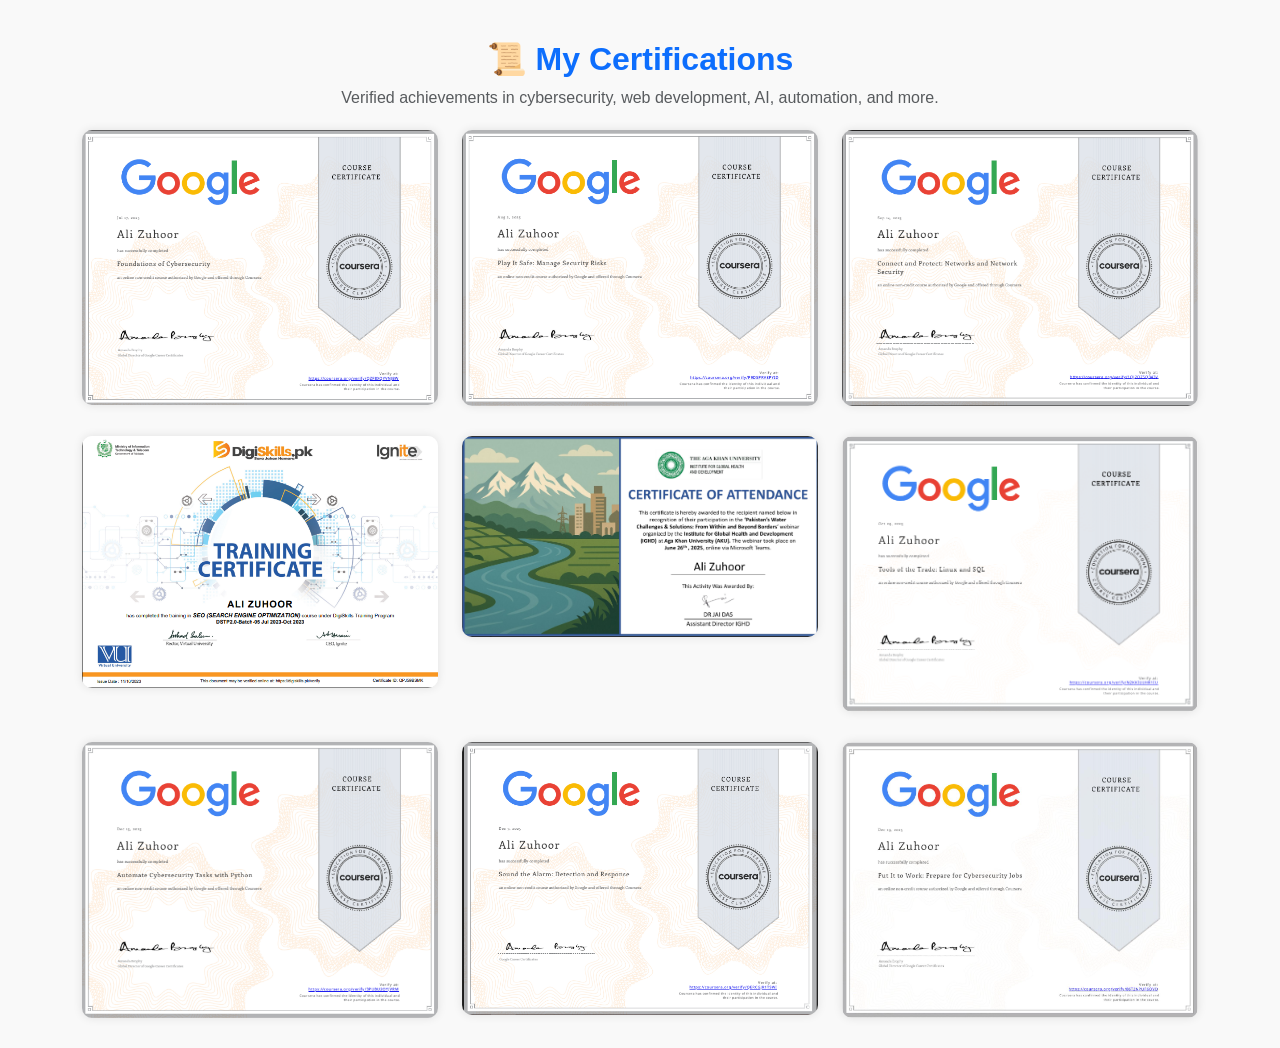
==== certifications.html @ 2e0a6d8b "Add files via upload" ====
<!DOCTYPE html>
<html lang="en">
<head>
  <meta charset="UTF-8" />
  <meta name="viewport" content="width=device-width, initial-scale=1.0" />
  <title>My Certifications – Ali Zuhoor</title>

  <!-- Bootstrap & Font Awesome -->
  <link href="https://cdn.jsdelivr.net/npm/bootstrap@5.3.3/dist/css/bootstrap.min.css" rel="stylesheet" />
  <link rel="stylesheet" href="https://cdnjs.cloudflare.com/ajax/libs/font-awesome/6.5.0/css/all.min.css" />

  <!-- Custom Styles -->
  <style>
    body {
      background-color: #f9f9f9;
      font-family: 'Segoe UI', sans-serif;
    }

    .gallery-title {
      text-align: center;
      margin: 40px 0 20px;
    }

    .certificate-img {
      width: 100%;
      height: auto;
      border-radius: 10px;
      box-shadow: 0 0 10px rgba(0,0,0,0.1);
      transition: transform 0.3s ease;
    }

    .certificate-img:hover {
      transform: scale(1.02);
    }

    .cert-card {
      margin-bottom: 30px;
    }
  </style>
</head>
<body>

  <div class="container">
    <div class="gallery-title">
      <h2 class="fw-bold text-primary">📜 My Certifications</h2>
      <p class="text-muted">Verified achievements in cybersecurity, web development, AI, automation, and more.</p>
    </div>

    <div class="row">
      <!-- Certificate Card Example -->
      <div class="col-md-4 col-sm-6 cert-card">
        <img src="images/foundation of cyber security.png" alt="foundation of cyber security" class="certificate-img">
      </div>
      <div class="col-md-4 col-sm-6 cert-card">
        <img src="images/manage security risk .png" alt="Manage security risk" class="certificate-img">
      </div>
      <div class="col-md-4 col-sm-6 cert-card">
        <img src="images/connect and protect certification.png" alt="connect and protect certificate" class="certificate-img">
      </div>
      <div class="col-md-4 col-sm-6 cert-card">
        <img src="images/search engine optimization certificate.png" alt="Search Engine optimization" class="certificate-img">
      </div>
      <div class="col-md-4 col-sm-6 cert-card">
        <img src="images/pakistan water challenges.png" alt="Pakistan water challenges" class="certificate-img">
      </div>
      <div class="col-md-4 col-sm-6 cert-card">
        <img src="images/Linux-and-SQL.png" alt="Linux-and-SQL" class="certificate-img">
      </div>
      <div class="col-md-4 col-sm-6 cert-card">
        <img src="images/python_automation_cybersecurity.png" alt="Linux-and-SQL" class="certificate-img">
      </div>
      <div class="col-md-4 col-sm-6 cert-card">
        <img src="images/Detection and Response .png" alt="Linux-and-SQL" class="certificate-img">
      </div>
      <div class="col-md-4 col-sm-6 cert-card">
        <img src="images/prepare for cyber security.png" alt="Linux-and-SQL" class="certificate-img">
      </div>

      <!-- Add more as needed -->
    </div>
  </div>

  <!-- Bootstrap JS -->
  <script src="https://cdn.jsdelivr.net/npm/bootstrap@5.3.3/dist/js/bootstrap.bundle.min.js"></script>
</body>
</html>
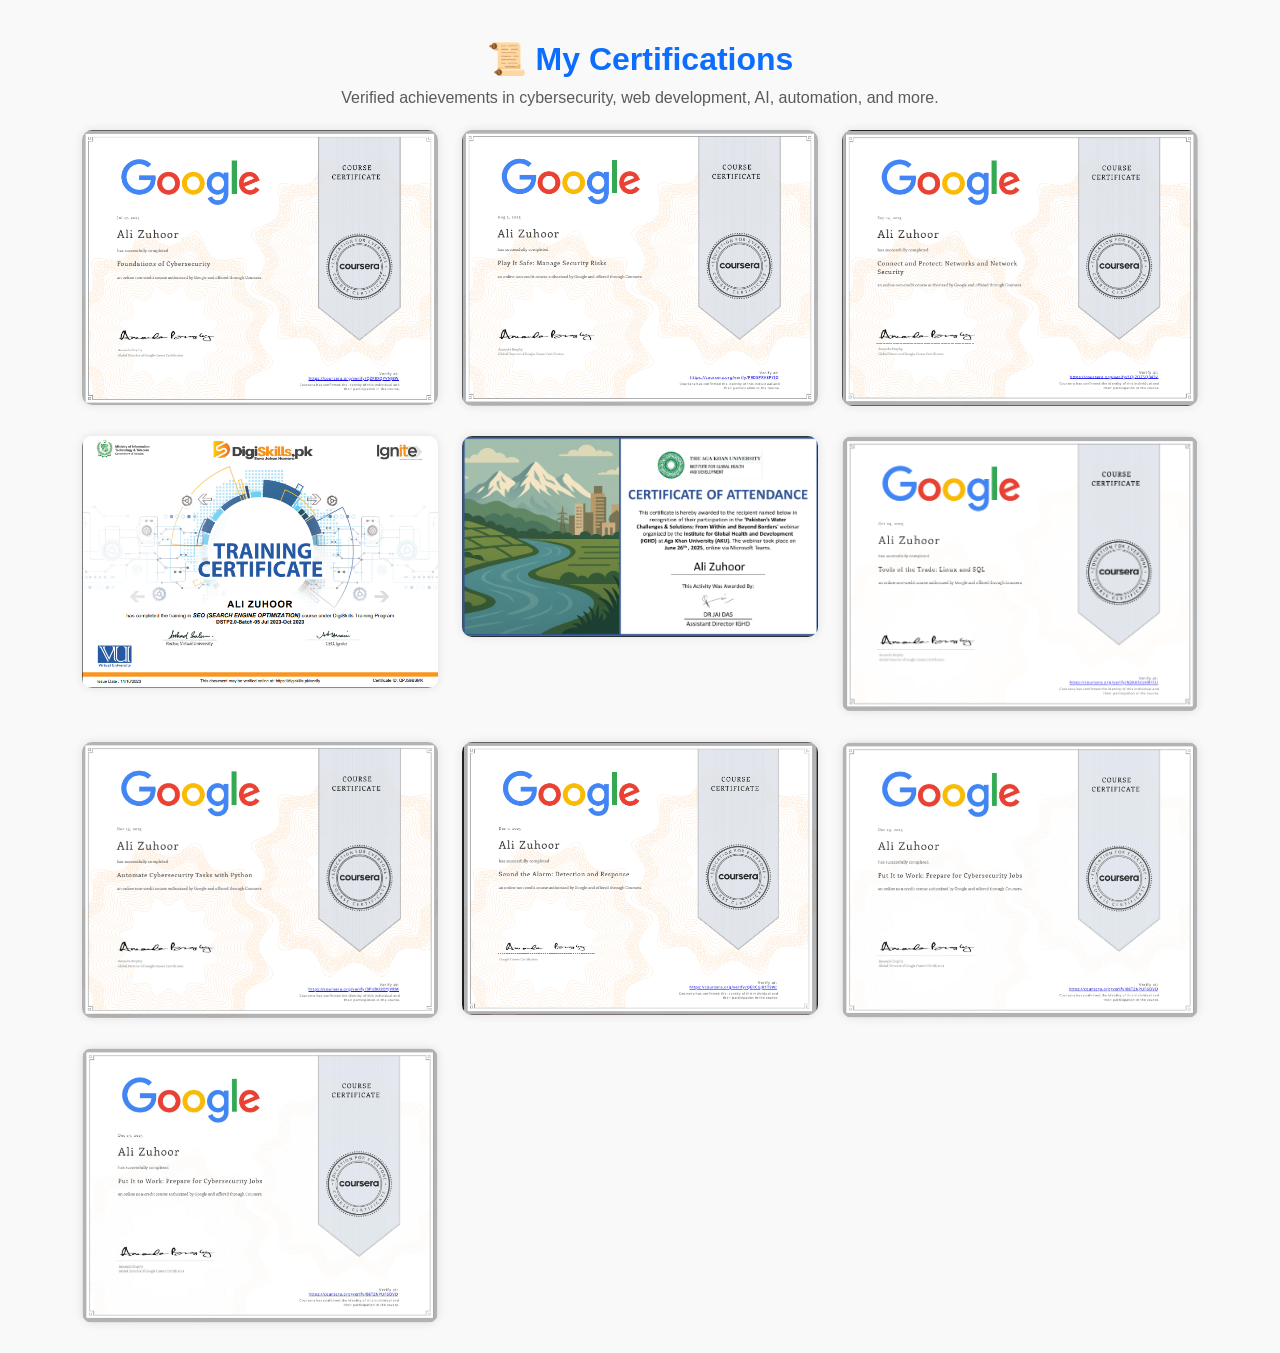
==== commit b7482f08: "certificate add" ====
--- a/certifications.html
+++ b/certifications.html
@@ -75,7 +75,9 @@
       <div class="col-md-4 col-sm-6 cert-card">
         <img src="images/prepare for cyber security.png" alt="Linux-and-SQL" class="certificate-img">
       </div>
-
+      <div class="col-md-4 col-sm-6 cert-card">
+        <img src="images/prepare for cyber security.png" alt="Linux-and-SQL" class="certificate-img">
+      </div>
       <!-- Add more as needed -->
     </div>
   </div>
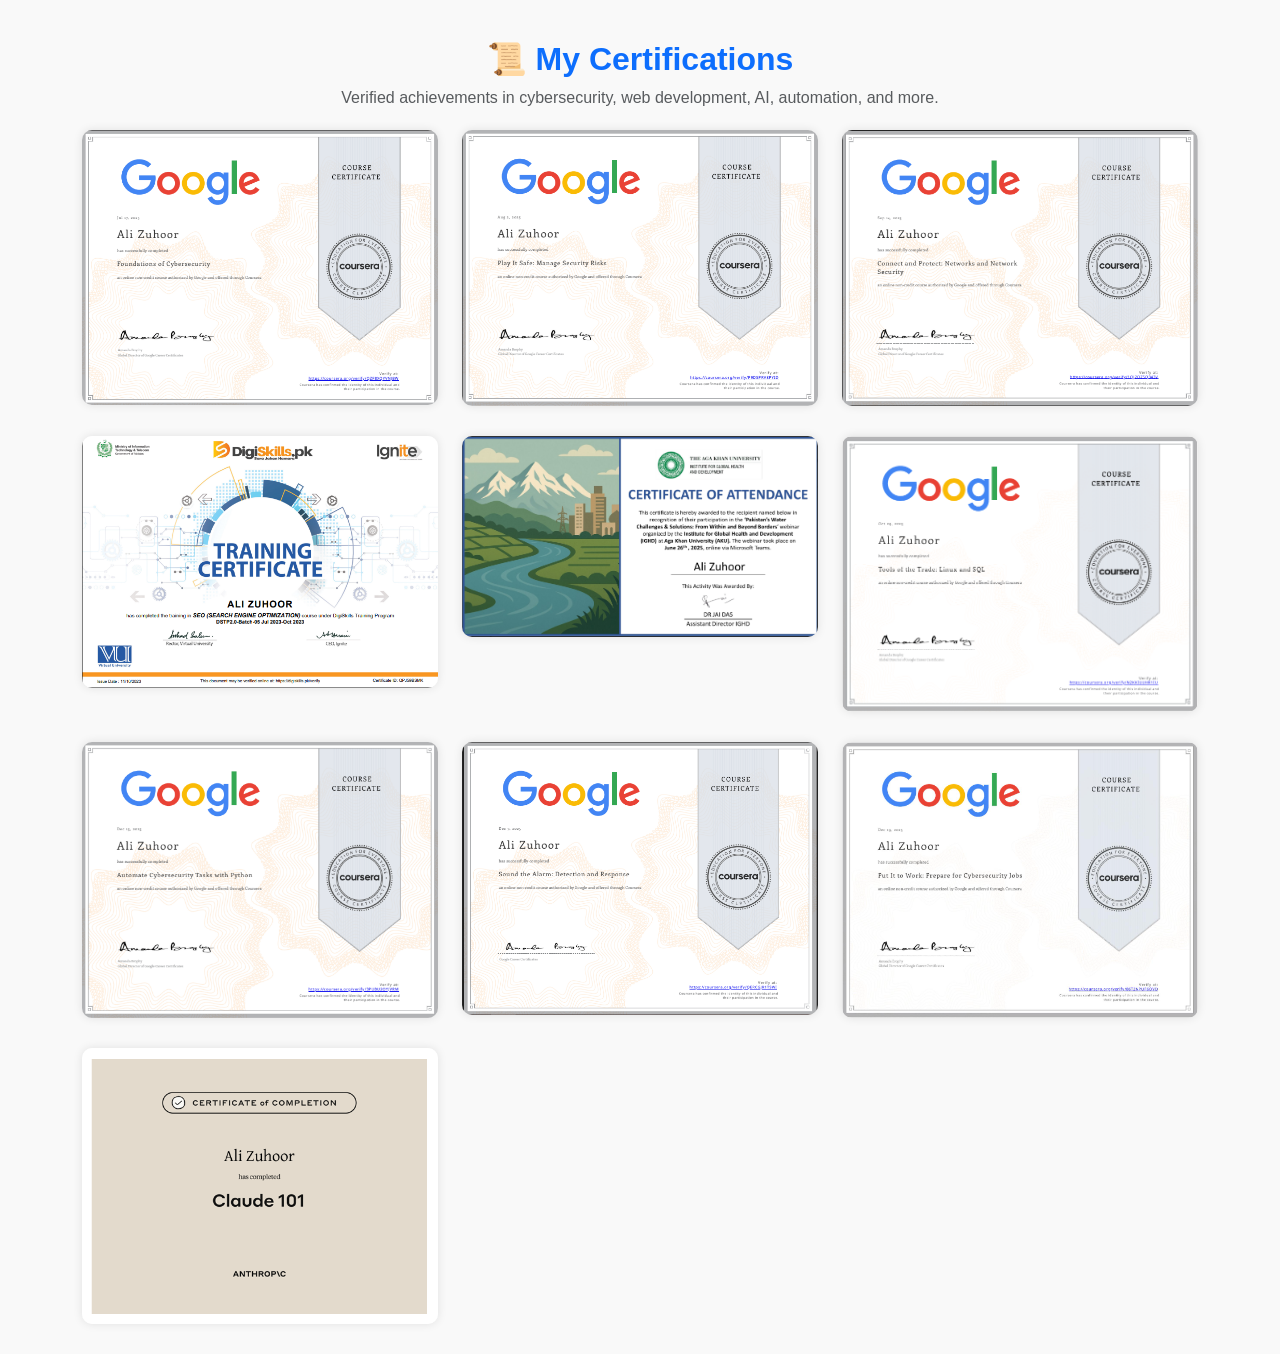
==== commit 5c01a810: "Update certifications.html with new certificate images" ====
--- a/certifications.html
+++ b/certifications.html
@@ -76,7 +76,7 @@
         <img src="images/prepare for cyber security.png" alt="Linux-and-SQL" class="certificate-img">
       </div>
       <div class="col-md-4 col-sm-6 cert-card">
-        <img src="images/prepare for cyber security.png" alt="Linux-and-SQL" class="certificate-img">
+        <img src="images/Claude 101.png" alt="Claude 101" class="certificate-img">
       </div>
       <!-- Add more as needed -->
     </div>
